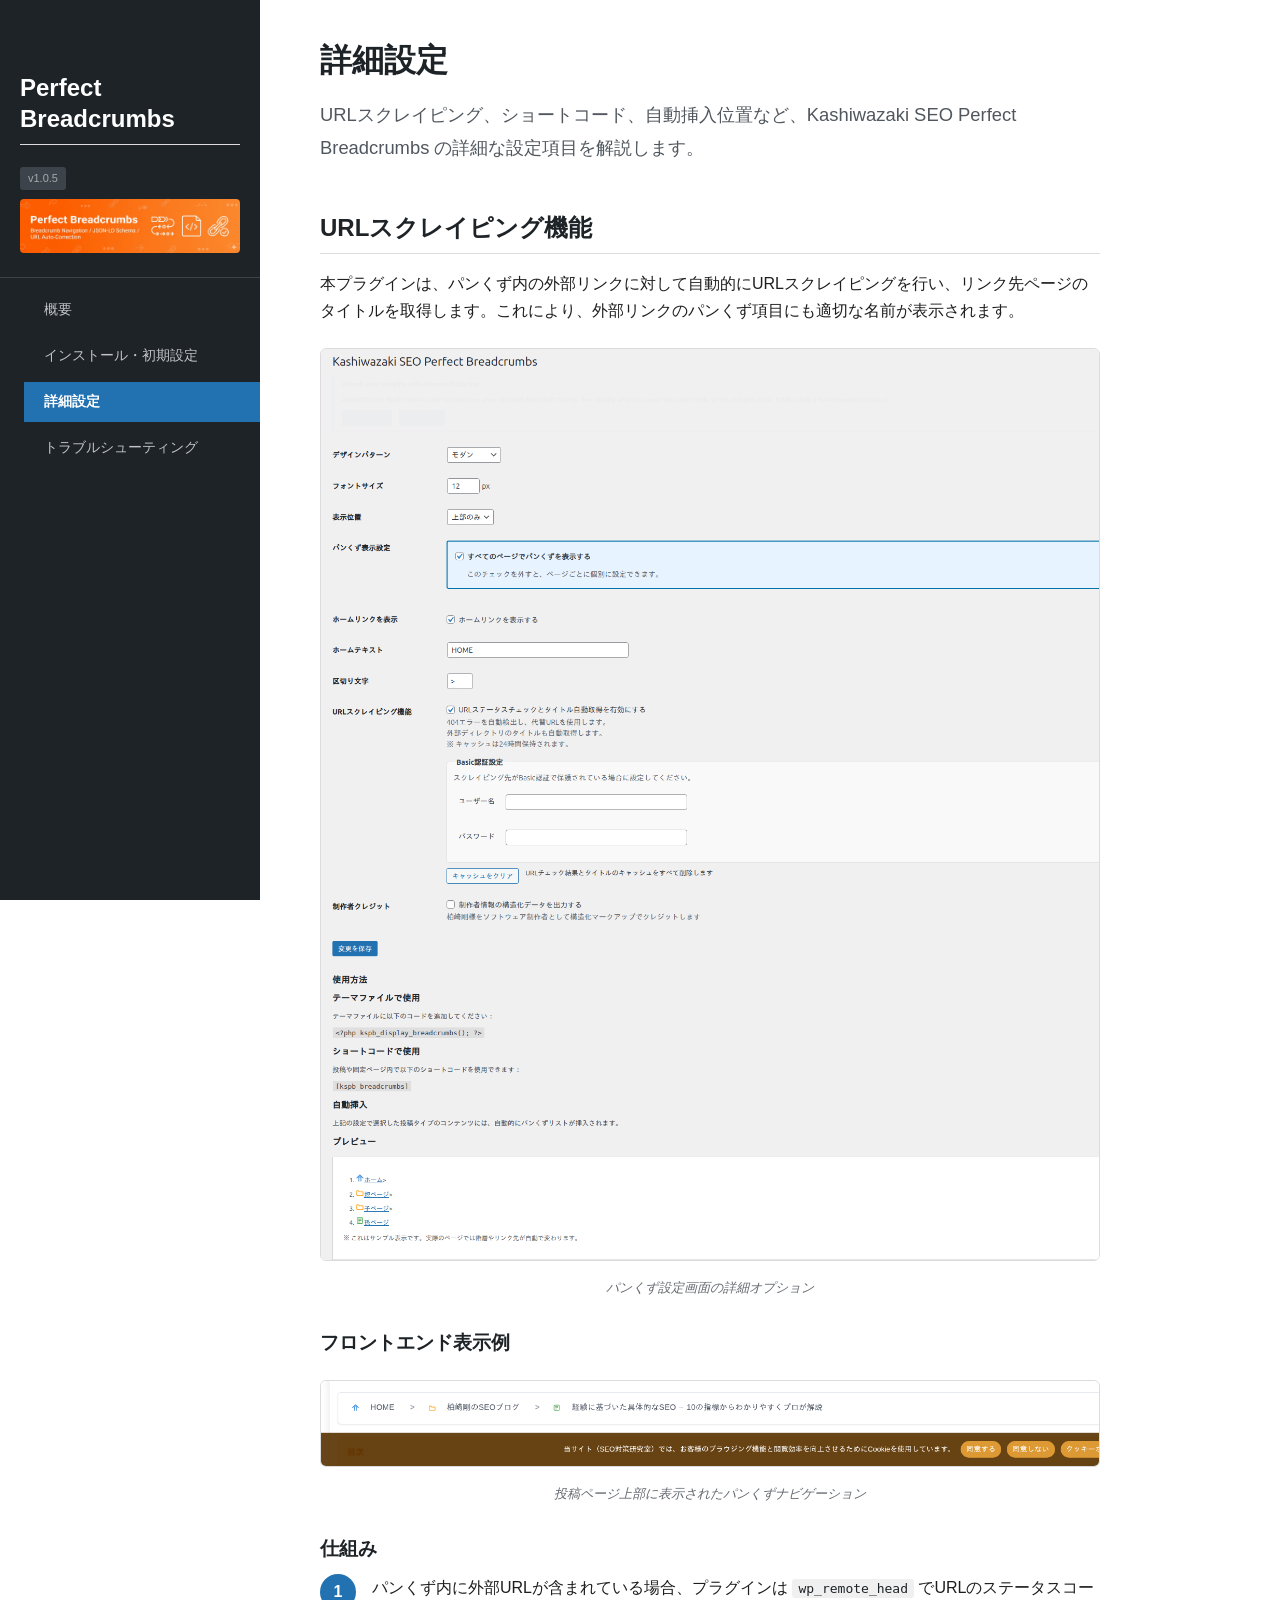
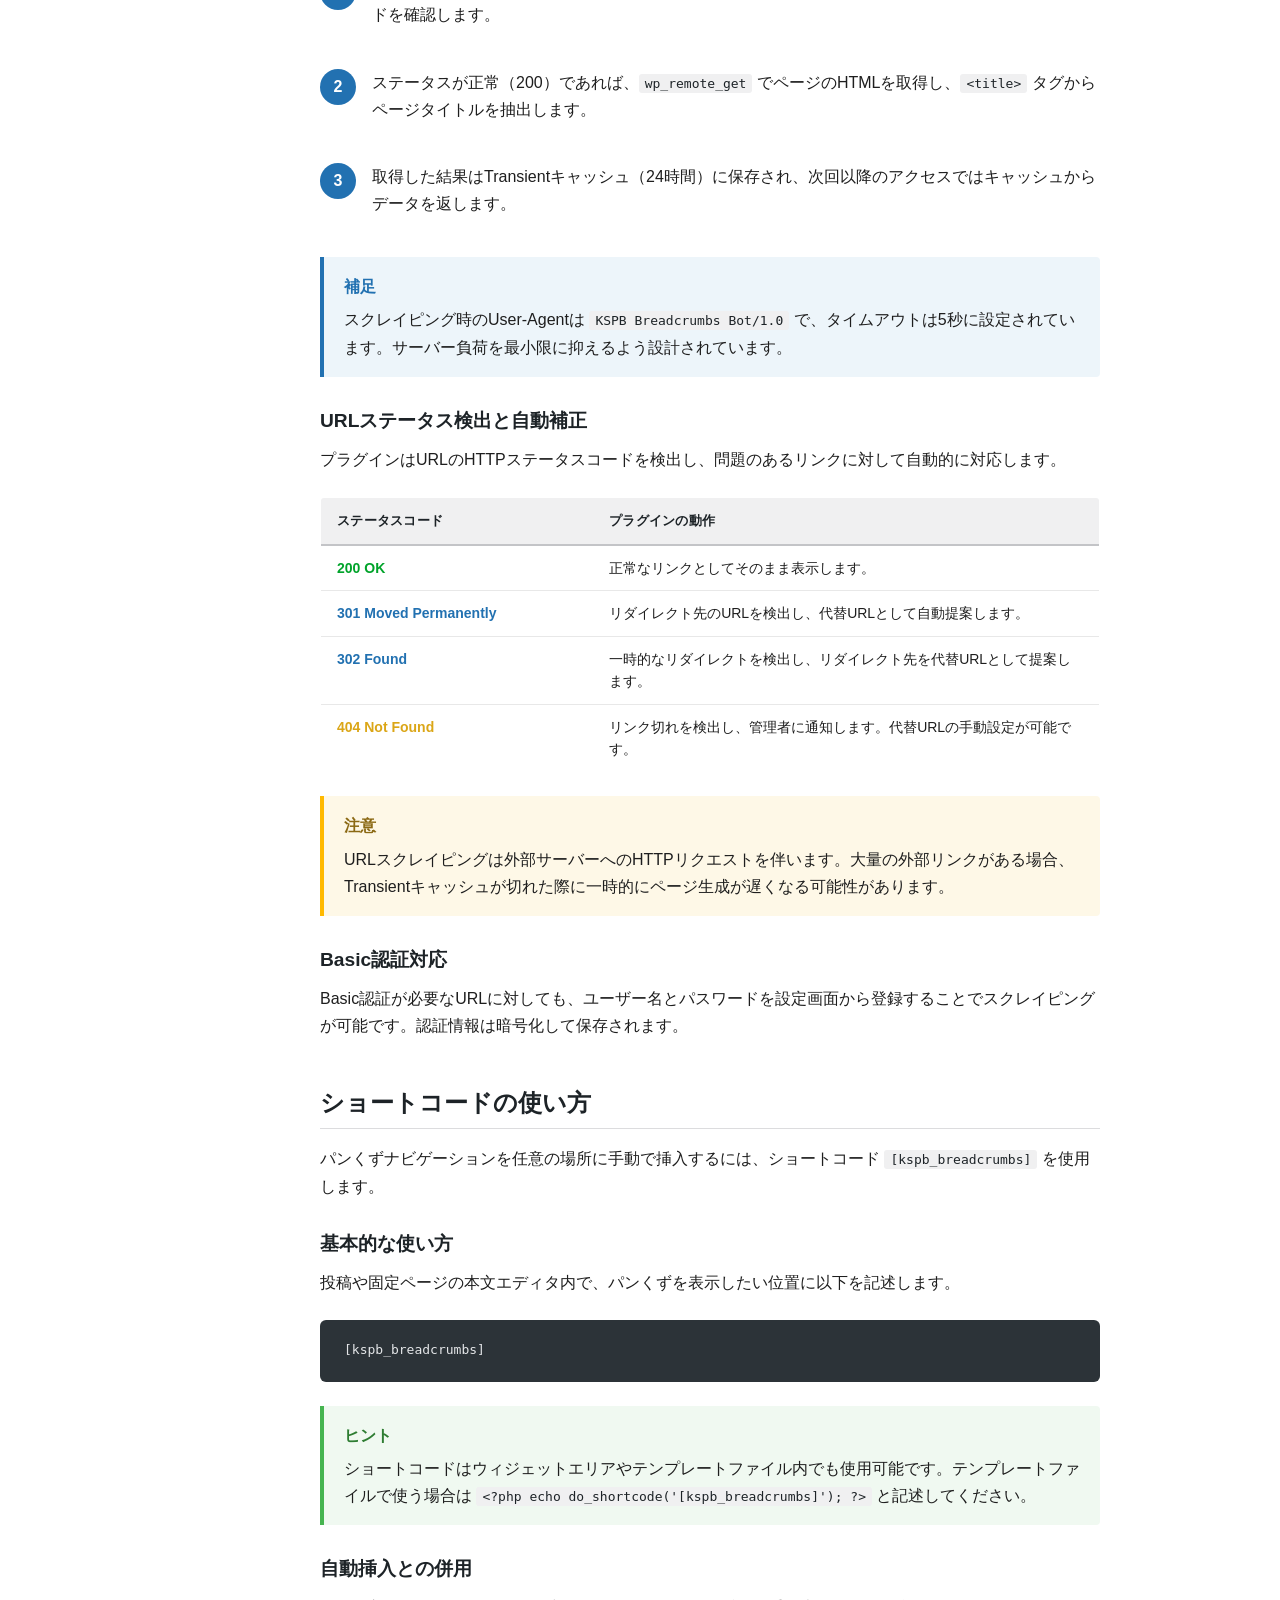
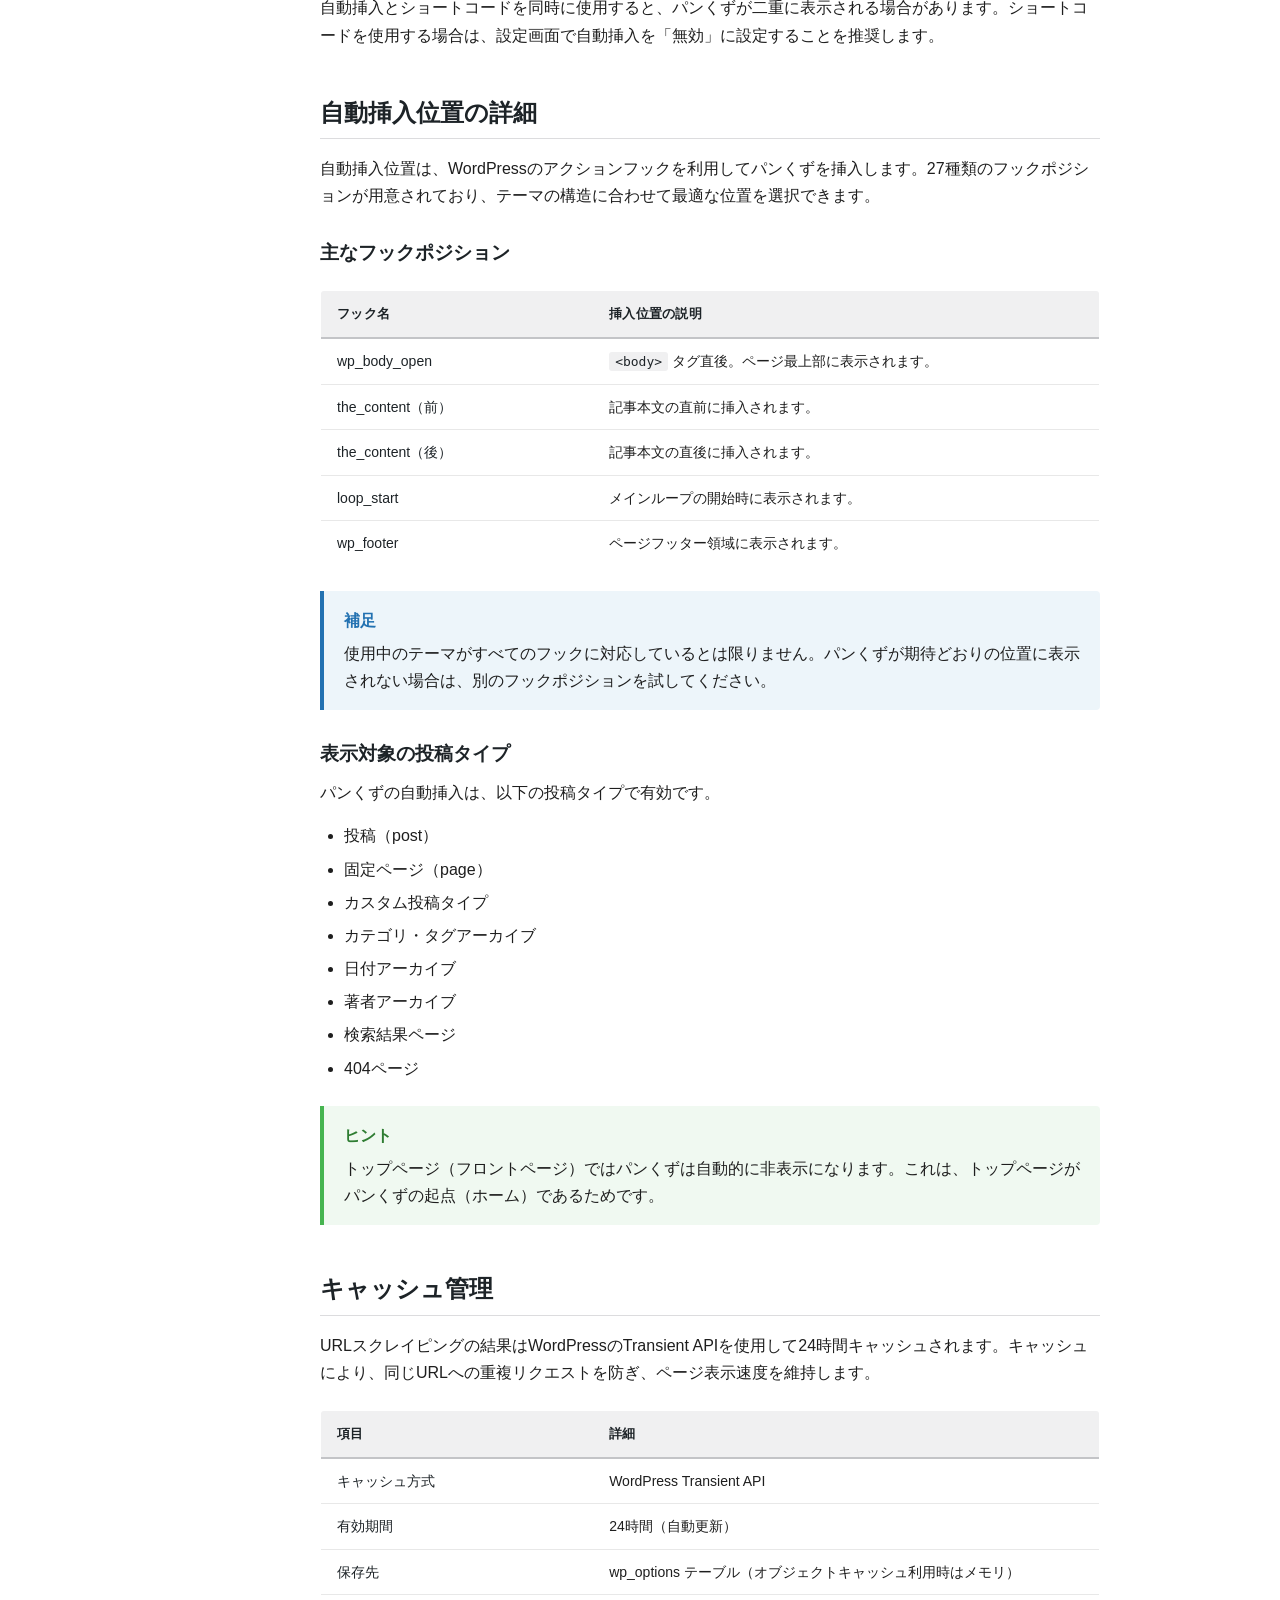
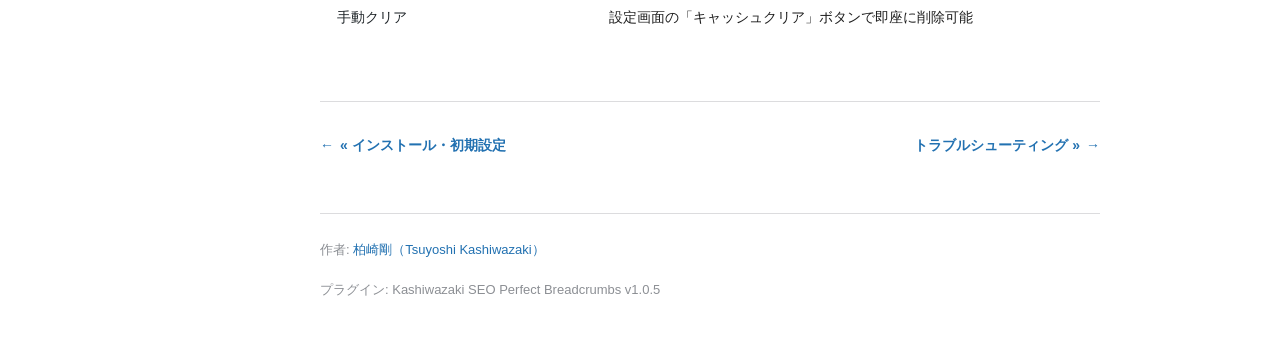
==== docs/breadcrumbs-settings.html @ a73e2698 "Add HTML manual under docs/ Co-Authored-By: Claude Opus 4.6 (1M context) <noreply@anthropic.com>" ====
<!DOCTYPE html>
<html lang="ja">
<head>
    <meta charset="UTF-8">
    <meta name="viewport" content="width=device-width, initial-scale=1.0">
    <title>詳細設定 - Kashiwazaki SEO Perfect Breadcrumbs マニュアル</title>
    <link rel="stylesheet" href="css/style.css?v=1">
</head>
<body>
<button class="hamburger-btn" aria-label="メニュー">&#9776;</button>

<nav class="sidebar">
    <div class="sidebar-header">
        <h2 style="color:#fff;">Perfect Breadcrumbs</h2>
        <span class="version">v1.0.5</span>
        <img src="images/main-visual.png" alt="" style="width:100%;border-radius:4px;margin-top:8px;">
    </div>
    <ul>
        <li><a href="index.html">概要</a></li>
        <li><a href="setup.html">インストール・初期設定</a></li>
        <li class="active"><a href="breadcrumbs-settings.html">詳細設定</a></li>
        <li><a href="troubleshooting.html">トラブルシューティング</a></li>
    </ul>
</nav>

<main class="content">
    <h1>詳細設定</h1>
    <p class="lead">URLスクレイピング、ショートコード、自動挿入位置など、Kashiwazaki SEO Perfect Breadcrumbs の詳細な設定項目を解説します。</p>

    <h2>URLスクレイピング機能</h2>

    <p>本プラグインは、パンくず内の外部リンクに対して自動的にURLスクレイピングを行い、リンク先ページのタイトルを取得します。これにより、外部リンクのパンくず項目にも適切な名前が表示されます。</p>

    <figure class="screenshot">
        <img src="images/screenshots/02-breadcrumbs-detail.png" alt="パンくず設定の詳細" class="lightbox-trigger">
        <figcaption>パンくず設定画面の詳細オプション</figcaption>
    </figure>

    <h3>フロントエンド表示例</h3>
    <figure class="screenshot">
        <img src="images/screenshots/03-frontend-breadcrumbs.png" alt="パンくずナビゲーションの表示例" class="lightbox-trigger">
        <figcaption>投稿ページ上部に表示されたパンくずナビゲーション</figcaption>
    </figure>

    <h3>仕組み</h3>

    <div class="step">
        <span class="step-number">1</span>
        <div class="step-body">
            <p>パンくず内に外部URLが含まれている場合、プラグインは <code>wp_remote_head</code> でURLのステータスコードを確認します。</p>
        </div>
    </div>

    <div class="step">
        <span class="step-number">2</span>
        <div class="step-body">
            <p>ステータスが正常（200）であれば、<code>wp_remote_get</code> でページのHTMLを取得し、<code>&lt;title&gt;</code> タグからページタイトルを抽出します。</p>
        </div>
    </div>

    <div class="step">
        <span class="step-number">3</span>
        <div class="step-body">
            <p>取得した結果はTransientキャッシュ（24時間）に保存され、次回以降のアクセスではキャッシュからデータを返します。</p>
        </div>
    </div>

    <div class="callout callout-note">
        <div class="callout-title">補足</div>
        <p>スクレイピング時のUser-Agentは <code>KSPB Breadcrumbs Bot/1.0</code> で、タイムアウトは5秒に設定されています。サーバー負荷を最小限に抑えるよう設計されています。</p>
    </div>

    <h3>URLステータス検出と自動補正</h3>

    <p>プラグインはURLのHTTPステータスコードを検出し、問題のあるリンクに対して自動的に対応します。</p>

    <table>
        <thead>
            <tr>
                <th style="width:35%;">ステータスコード</th>
                <th>プラグインの動作</th>
            </tr>
        </thead>
        <tbody>
            <tr>
                <td><span class="http-2xx">200 OK</span></td>
                <td>正常なリンクとしてそのまま表示します。</td>
            </tr>
            <tr>
                <td><span class="http-3xx">301 Moved Permanently</span></td>
                <td>リダイレクト先のURLを検出し、代替URLとして自動提案します。</td>
            </tr>
            <tr>
                <td><span class="http-3xx">302 Found</span></td>
                <td>一時的なリダイレクトを検出し、リダイレクト先を代替URLとして提案します。</td>
            </tr>
            <tr>
                <td><span class="http-4xx">404 Not Found</span></td>
                <td>リンク切れを検出し、管理者に通知します。代替URLの手動設定が可能です。</td>
            </tr>
        </tbody>
    </table>

    <div class="callout callout-warning">
        <div class="callout-title">注意</div>
        <p>URLスクレイピングは外部サーバーへのHTTPリクエストを伴います。大量の外部リンクがある場合、Transientキャッシュが切れた際に一時的にページ生成が遅くなる可能性があります。</p>
    </div>

    <h3>Basic認証対応</h3>
    <p>Basic認証が必要なURLに対しても、ユーザー名とパスワードを設定画面から登録することでスクレイピングが可能です。認証情報は暗号化して保存されます。</p>

    <h2>ショートコードの使い方</h2>

    <p>パンくずナビゲーションを任意の場所に手動で挿入するには、ショートコード <code>[kspb_breadcrumbs]</code> を使用します。</p>

    <h3>基本的な使い方</h3>
    <p>投稿や固定ページの本文エディタ内で、パンくずを表示したい位置に以下を記述します。</p>

    <pre><code>[kspb_breadcrumbs]</code></pre>

    <div class="callout callout-tip">
        <div class="callout-title">ヒント</div>
        <p>ショートコードはウィジェットエリアやテンプレートファイル内でも使用可能です。テンプレートファイルで使う場合は <code>&lt;?php echo do_shortcode('[kspb_breadcrumbs]'); ?&gt;</code> と記述してください。</p>
    </div>

    <h3>自動挿入との併用</h3>
    <p>自動挿入とショートコードを同時に使用すると、パンくずが二重に表示される場合があります。ショートコードを使用する場合は、設定画面で自動挿入を「無効」に設定することを推奨します。</p>

    <h2>自動挿入位置の詳細</h2>

    <p>自動挿入位置は、WordPressのアクションフックを利用してパンくずを挿入します。27種類のフックポジションが用意されており、テーマの構造に合わせて最適な位置を選択できます。</p>

    <h3>主なフックポジション</h3>

    <table>
        <thead>
            <tr>
                <th style="width:35%;">フック名</th>
                <th>挿入位置の説明</th>
            </tr>
        </thead>
        <tbody>
            <tr>
                <td>wp_body_open</td>
                <td><code>&lt;body&gt;</code> タグ直後。ページ最上部に表示されます。</td>
            </tr>
            <tr>
                <td>the_content（前）</td>
                <td>記事本文の直前に挿入されます。</td>
            </tr>
            <tr>
                <td>the_content（後）</td>
                <td>記事本文の直後に挿入されます。</td>
            </tr>
            <tr>
                <td>loop_start</td>
                <td>メインループの開始時に表示されます。</td>
            </tr>
            <tr>
                <td>wp_footer</td>
                <td>ページフッター領域に表示されます。</td>
            </tr>
        </tbody>
    </table>

    <div class="callout callout-note">
        <div class="callout-title">補足</div>
        <p>使用中のテーマがすべてのフックに対応しているとは限りません。パンくずが期待どおりの位置に表示されない場合は、別のフックポジションを試してください。</p>
    </div>

    <h3>表示対象の投稿タイプ</h3>
    <p>パンくずの自動挿入は、以下の投稿タイプで有効です。</p>
    <ul>
        <li>投稿（post）</li>
        <li>固定ページ（page）</li>
        <li>カスタム投稿タイプ</li>
        <li>カテゴリ・タグアーカイブ</li>
        <li>日付アーカイブ</li>
        <li>著者アーカイブ</li>
        <li>検索結果ページ</li>
        <li>404ページ</li>
    </ul>

    <div class="callout callout-tip">
        <div class="callout-title">ヒント</div>
        <p>トップページ（フロントページ）ではパンくずは自動的に非表示になります。これは、トップページがパンくずの起点（ホーム）であるためです。</p>
    </div>

    <h2>キャッシュ管理</h2>

    <p>URLスクレイピングの結果はWordPressのTransient APIを使用して24時間キャッシュされます。キャッシュにより、同じURLへの重複リクエストを防ぎ、ページ表示速度を維持します。</p>

    <table>
        <thead>
            <tr>
                <th style="width:35%;">項目</th>
                <th>詳細</th>
            </tr>
        </thead>
        <tbody>
            <tr>
                <td>キャッシュ方式</td>
                <td>WordPress Transient API</td>
            </tr>
            <tr>
                <td>有効期間</td>
                <td>24時間（自動更新）</td>
            </tr>
            <tr>
                <td>保存先</td>
                <td>wp_options テーブル（オブジェクトキャッシュ利用時はメモリ）</td>
            </tr>
            <tr>
                <td>手動クリア</td>
                <td>設定画面の「キャッシュクリア」ボタンで即座に削除可能</td>
            </tr>
        </tbody>
    </table>

    <nav class="page-nav">
        <a href="setup.html" class="prev">&laquo; インストール・初期設定</a>
        <a href="troubleshooting.html" class="next">トラブルシューティング &raquo;</a>
    </nav>

    <footer class="manual-footer">
        <p>作者: <a href="https://www.tsuyoshikashiwazaki.jp/profile/" target="_blank" rel="noopener">柏崎剛（Tsuyoshi Kashiwazaki）</a></p>
        <p>プラグイン: Kashiwazaki SEO Perfect Breadcrumbs v1.0.5</p>
    </footer>
</main>

<div class="lightbox"></div>
<script src="js/manual.js?v=1"></script>
</body>
</html>
---- docs/css/style.css ----
/* ========================================
   WordPress Plugin Manual - Common Stylesheet
   ======================================== */

/* ========================================
   1. Base / Reset
   ======================================== */

*,
*::before,
*::after {
    margin: 0;
    padding: 0;
    box-sizing: border-box;
}

html {
    font-size: 16px;
    scroll-behavior: smooth;
}

body {
    font-family: -apple-system, BlinkMacSystemFont, "Segoe UI", Roboto, Oxygen,
        Ubuntu, Cantarell, "Fira Sans", "Droid Sans", "Helvetica Neue", Arial,
        sans-serif;
    color: #1e1e1e;
    background: #fff;
    line-height: 1.7;
}

img {
    max-width: 100%;
    height: auto;
}

a {
    color: #2271b1;
    text-decoration: none;
}

a:hover {
    color: #135e96;
    text-decoration: underline;
}

/* ========================================
   2. Sidebar
   ======================================== */

.sidebar {
    position: fixed;
    top: 0;
    left: 0;
    width: 260px;
    height: 100vh;
    background: #1d2327;
    color: #fff;
    overflow-y: auto;
    z-index: 100;
    padding-bottom: 40px;
}

.sidebar-header {
    padding: 24px 20px 16px;
    border-bottom: 1px solid #3c434a;
}

.sidebar-header h1 {
    font-size: 15px;
    font-weight: 600;
    line-height: 1.4;
    color: #fff;
}

.sidebar-header .version {
    display: inline-block;
    margin-top: 6px;
    font-size: 11px;
    color: #a7aaad;
    background: #3c434a;
    padding: 2px 8px;
    border-radius: 3px;
}

.sidebar ul {
    list-style: none;
    padding: 12px 0;
}

.sidebar ul li a {
    display: block;
    padding: 8px 20px;
    color: #c3c4c7;
    font-size: 14px;
    transition: background 0.15s, color 0.15s;
}

.sidebar ul li a:hover {
    background: #2c3338;
    color: #fff;
    text-decoration: none;
}

.sidebar ul li.active a {
    background: #2271b1;
    color: #fff;
    font-weight: 600;
}

.sidebar ul li.section-label {
    padding: 18px 20px 4px;
    font-size: 11px;
    font-weight: 700;
    text-transform: uppercase;
    letter-spacing: 0.06em;
    color: #8c8f94;
}

/* ========================================
   3. Main Content
   ======================================== */

.content {
    margin-left: 260px;
    max-width: 900px;
    padding: 40px 60px;
}

/* ========================================
   4. Typography
   ======================================== */

h1, h2, h3, h4, h5, h6 {
    color: #1d2327;
    font-weight: 600;
    line-height: 1.3;
}

h1 {
    font-size: 2rem;
    margin-bottom: 16px;
}

h2 {
    font-size: 1.5rem;
    margin-top: 48px;
    margin-bottom: 16px;
    padding-bottom: 10px;
    border-bottom: 1px solid #dcdcde;
}

h3 {
    font-size: 1.2rem;
    margin-top: 32px;
    margin-bottom: 12px;
}

h4 {
    font-size: 1.05rem;
    margin-top: 24px;
    margin-bottom: 8px;
}

p {
    margin-bottom: 16px;
}

.lead {
    font-size: 1.15rem;
    color: #50575e;
    line-height: 1.8;
    margin-bottom: 24px;
}

/* ========================================
   5. Steps
   ======================================== */

.step {
    display: flex;
    gap: 16px;
    margin-bottom: 24px;
    align-items: flex-start;
}

.step-number {
    flex-shrink: 0;
    width: 36px;
    height: 36px;
    background: #2271b1;
    color: #fff;
    border-radius: 50%;
    display: flex;
    align-items: center;
    justify-content: center;
    font-size: 16px;
    font-weight: 700;
    line-height: 1;
}

.step-content {
    flex: 1;
    padding-top: 4px;
}

.step-content p:last-child {
    margin-bottom: 0;
}

/* ========================================
   6. Callout Boxes
   ======================================== */

.callout {
    padding: 16px 20px;
    margin: 24px 0;
    border-left: 4px solid;
    border-radius: 0 4px 4px 0;
}

.callout-title {
    font-weight: 700;
    margin-bottom: 6px;
}

.callout p:last-child {
    margin-bottom: 0;
}

.callout-tip {
    border-left-color: #46b450;
    background: #f0f9f1;
}

.callout-tip .callout-title {
    color: #2e7d32;
}

.callout-warning {
    border-left-color: #ffb900;
    background: #fef8e7;
}

.callout-warning .callout-title {
    color: #8b6914;
}

.callout-note {
    border-left-color: #2271b1;
    background: #edf5fa;
}

.callout-note .callout-title {
    color: #2271b1;
}

/* ========================================
   7. Screenshots
   ======================================== */

.screenshot {
    margin: 24px 0;
    text-align: center;
}

.screenshot img {
    max-width: 100%;
    border: 1px solid #dcdcde;
    border-radius: 6px;
    cursor: zoom-in;
}

.screenshot figcaption,
.screenshot .caption {
    font-size: 13px;
    color: #646970;
    margin-top: 8px;
    font-style: italic;
}

/* ========================================
   8. Infographic Images
   ======================================== */

.infographic {
    margin: 32px 0;
    text-align: center;
}

.infographic img {
    max-width: 100%;
    display: inline-block;
}

.infographic figcaption,
.infographic .caption {
    font-size: 13px;
    color: #646970;
    margin-top: 8px;
}

/* ========================================
   9. Feature Cards
   ======================================== */

.feature-cards {
    display: grid;
    grid-template-columns: repeat(3, 1fr);
    gap: 20px;
    margin: 24px 0;
}

.feature-card {
    background: #f6f7f7;
    border-radius: 6px;
    padding: 24px 20px;
    text-align: center;
}

.feature-card h4 {
    margin-top: 0;
    margin-bottom: 8px;
}

.feature-card p {
    font-size: 14px;
    color: #50575e;
    margin-bottom: 0;
}

.feature-card .icon {
    font-size: 28px;
    margin-bottom: 12px;
    display: block;
}

/* ========================================
   10. Tables (widefat style)
   ======================================== */

table,
table.widefat {
    width: 100%;
    border-collapse: collapse;
    margin: 24px 0;
    font-size: 14px;
    border: 1px solid #dcdcde;
    border-radius: 4px;
    overflow: hidden;
}

table thead th,
table.widefat thead th {
    background: #f0f0f1;
    text-align: left;
    padding: 12px 16px;
    font-weight: 600;
    font-size: 13px;
    color: #1d2327;
    border-bottom: 2px solid #c3c4c7;
    letter-spacing: 0.02em;
}

table tbody td,
table.widefat tbody td {
    padding: 11px 16px;
    border-bottom: 1px solid #e8e8e8;
    vertical-align: top;
    line-height: 1.6;
}

table tbody tr:hover,
table.widefat tbody tr:hover {
    background: #f6f7f7;
}

table tbody tr:last-child td,
table.widefat tbody tr:last-child td {
    border-bottom: none;
}

table tbody td:first-child {
    font-weight: 500;
    color: #1d2327;
}

/* ========================================
   11. HTTP Status Color Coding
   ======================================== */

.http-2xx {
    color: #00a32a;
    font-weight: 600;
}

.http-3xx {
    color: #2271b1;
    font-weight: 600;
}

.http-4xx {
    color: #dba617;
    font-weight: 600;
}

.http-5xx {
    color: #d63638;
    font-weight: 600;
}

/* ========================================
   12. Status Badges
   ======================================== */

.status-badge {
    display: inline-block;
    padding: 2px 10px;
    border-radius: 12px;
    font-size: 12px;
    font-weight: 600;
    line-height: 1.6;
    white-space: nowrap;
}

.status-ok {
    background: #edfaef;
    color: #00a32a;
}

.status-warning {
    background: #fef8e7;
    color: #996800;
}

.status-error {
    background: #fcf0f1;
    color: #d63638;
}

/* ========================================
   13. Lightbox Overlay
   ======================================== */

.lightbox {
    display: none;
    position: fixed;
    inset: 0;
    z-index: 9999;
    background: rgba(0, 0, 0, 0.85);
    align-items: center;
    justify-content: center;
    cursor: zoom-out;
}

.lightbox.active {
    display: flex;
}

.lightbox img {
    max-width: 90vw;
    max-height: 90vh;
    border-radius: 4px;
    box-shadow: 0 4px 30px rgba(0, 0, 0, 0.4);
}

.lightbox-close {
    position: absolute;
    top: 20px;
    right: 28px;
    background: none;
    border: none;
    color: #fff;
    font-size: 36px;
    cursor: pointer;
    line-height: 1;
    opacity: 0.8;
    transition: opacity 0.15s;
}

.lightbox-close:hover {
    opacity: 1;
}

/* ========================================
   14. Page Navigation
   ======================================== */

.page-nav {
    display: flex;
    justify-content: space-between;
    margin-top: 60px;
    padding-top: 24px;
    border-top: 1px solid #dcdcde;
}

.page-nav a {
    display: inline-flex;
    align-items: center;
    gap: 6px;
    font-size: 14px;
    font-weight: 600;
    color: #2271b1;
    padding: 8px 0;
}

.page-nav a:hover {
    color: #135e96;
    text-decoration: none;
}

.page-nav .prev::before {
    content: "\2190";
}

.page-nav .next::after {
    content: "\2192";
}

/* ========================================
   15. Manual Footer
   ======================================== */

.manual-footer {
    margin-top: 48px;
    padding: 24px 0 0;
    border-top: 1px solid #dcdcde;
    font-size: 13px;
    color: #8c8f94;
    line-height: 1.8;
}

.manual-footer a {
    color: #2271b1;
}

.manual-footer a:hover {
    color: #135e96;
}

/* ========================================
   16. Code Blocks
   ======================================== */

code {
    background: #f0f0f1;
    padding: 2px 6px;
    border-radius: 3px;
    font-size: 13px;
    font-family: Menlo, Consolas, "DejaVu Sans Mono", monospace;
    color: #1d2327;
}

pre {
    background: #2c3338;
    color: #e4e6e8;
    padding: 20px 24px;
    border-radius: 6px;
    overflow-x: auto;
    margin: 24px 0;
    font-size: 13px;
    line-height: 1.6;
}

pre code {
    background: none;
    padding: 0;
    border-radius: 0;
    color: inherit;
    font-size: inherit;
}

/* ========================================
   17. Lists
   ======================================== */

ul, ol {
    margin: 0 0 16px 24px;
}

li {
    margin-bottom: 6px;
}

/* ========================================
   18. Hamburger Menu Button
   ======================================== */

.hamburger-btn {
    display: none;
    position: fixed;
    top: 12px;
    left: 12px;
    z-index: 200;
    background: #1d2327;
    border: none;
    color: #fff;
    width: 40px;
    height: 40px;
    border-radius: 4px;
    cursor: pointer;
    font-size: 22px;
    align-items: center;
    justify-content: center;
    line-height: 1;
}

/* ========================================
   19. Responsive (max-width: 768px)
   ======================================== */

@media (max-width: 768px) {
    .sidebar {
        transform: translateX(-100%);
        transition: transform 0.25s ease;
    }

    .sidebar.open {
        transform: translateX(0);
    }

    .content {
        margin-left: 0;
        padding: 60px 20px 40px;
    }

    .hamburger-btn {
        display: flex;
    }

    .feature-cards {
        grid-template-columns: 1fr;
    }

    .page-nav {
        flex-direction: column;
        gap: 12px;
    }

    table.widefat {
        font-size: 13px;
    }

    table.widefat thead th,
    table.widefat tbody td {
        padding: 8px 10px;
    }

    h1 {
        font-size: 1.6rem;
    }

    h2 {
        font-size: 1.3rem;
    }
}
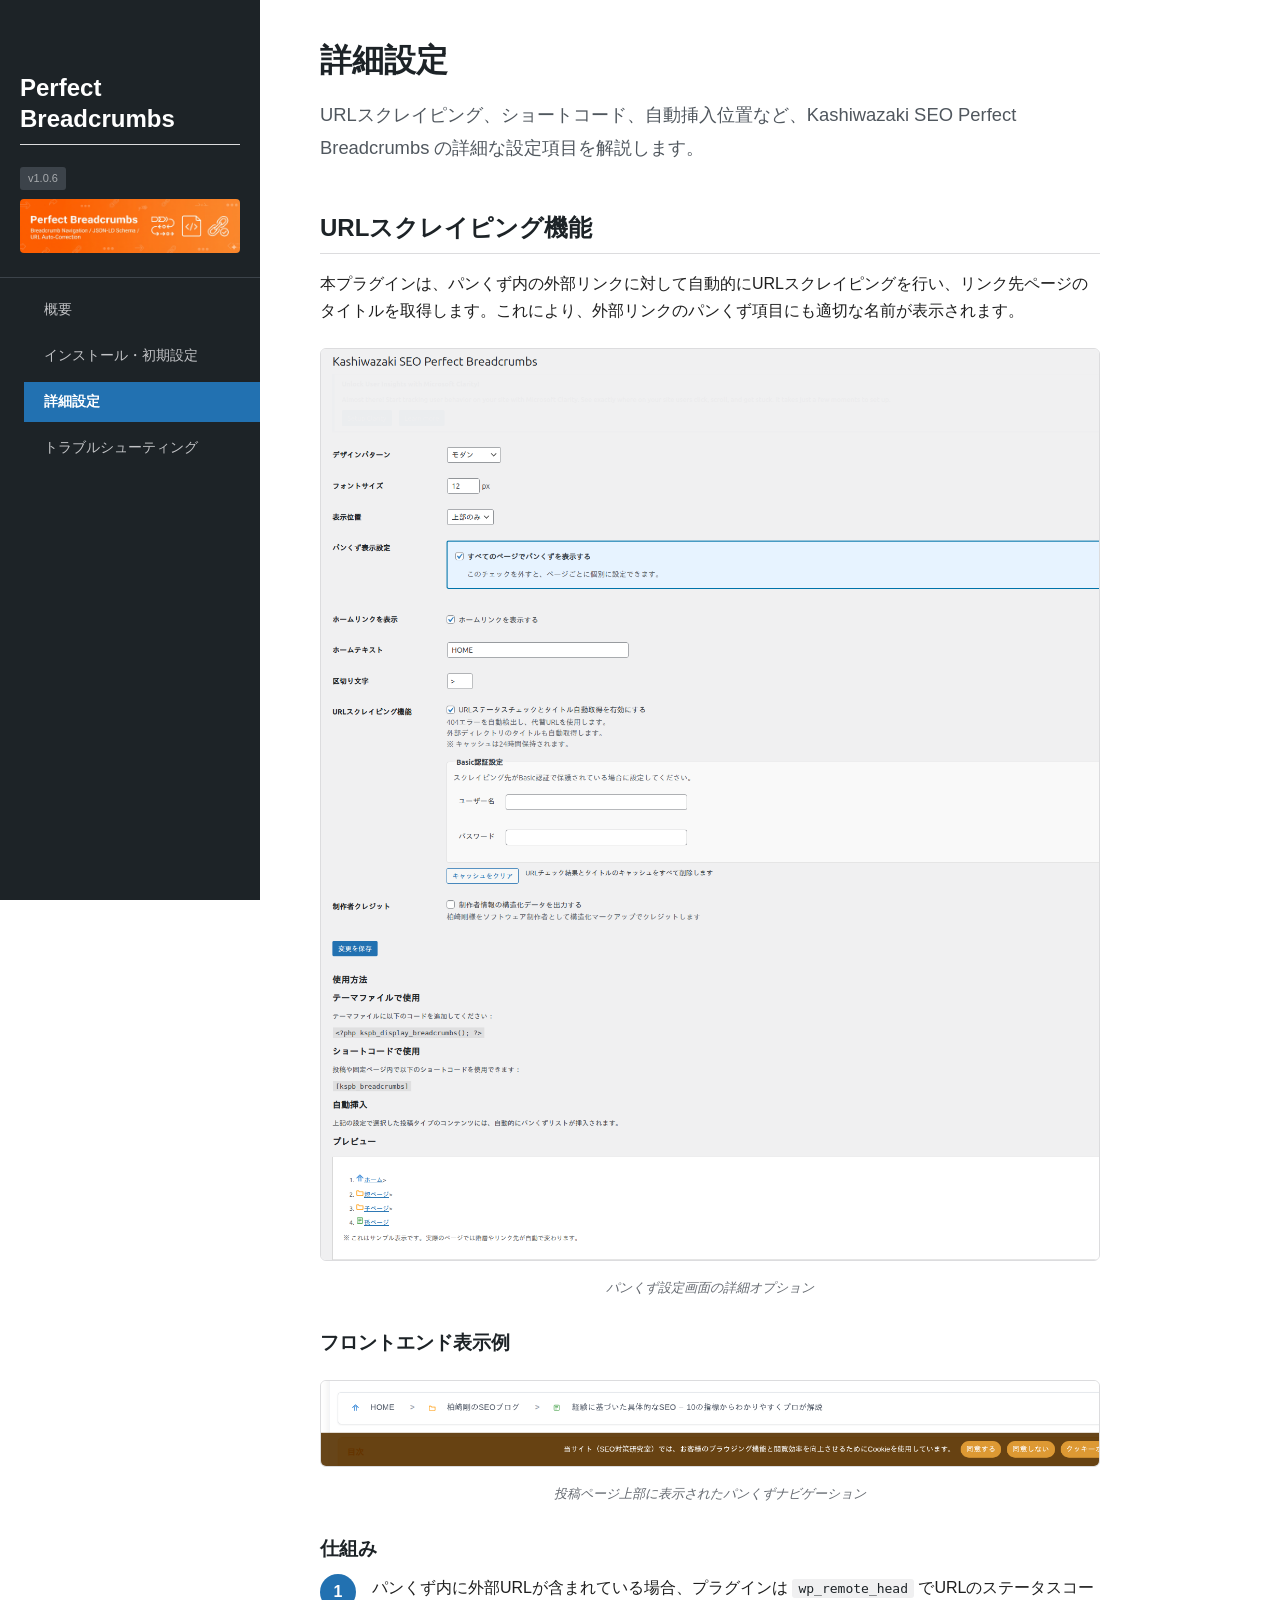
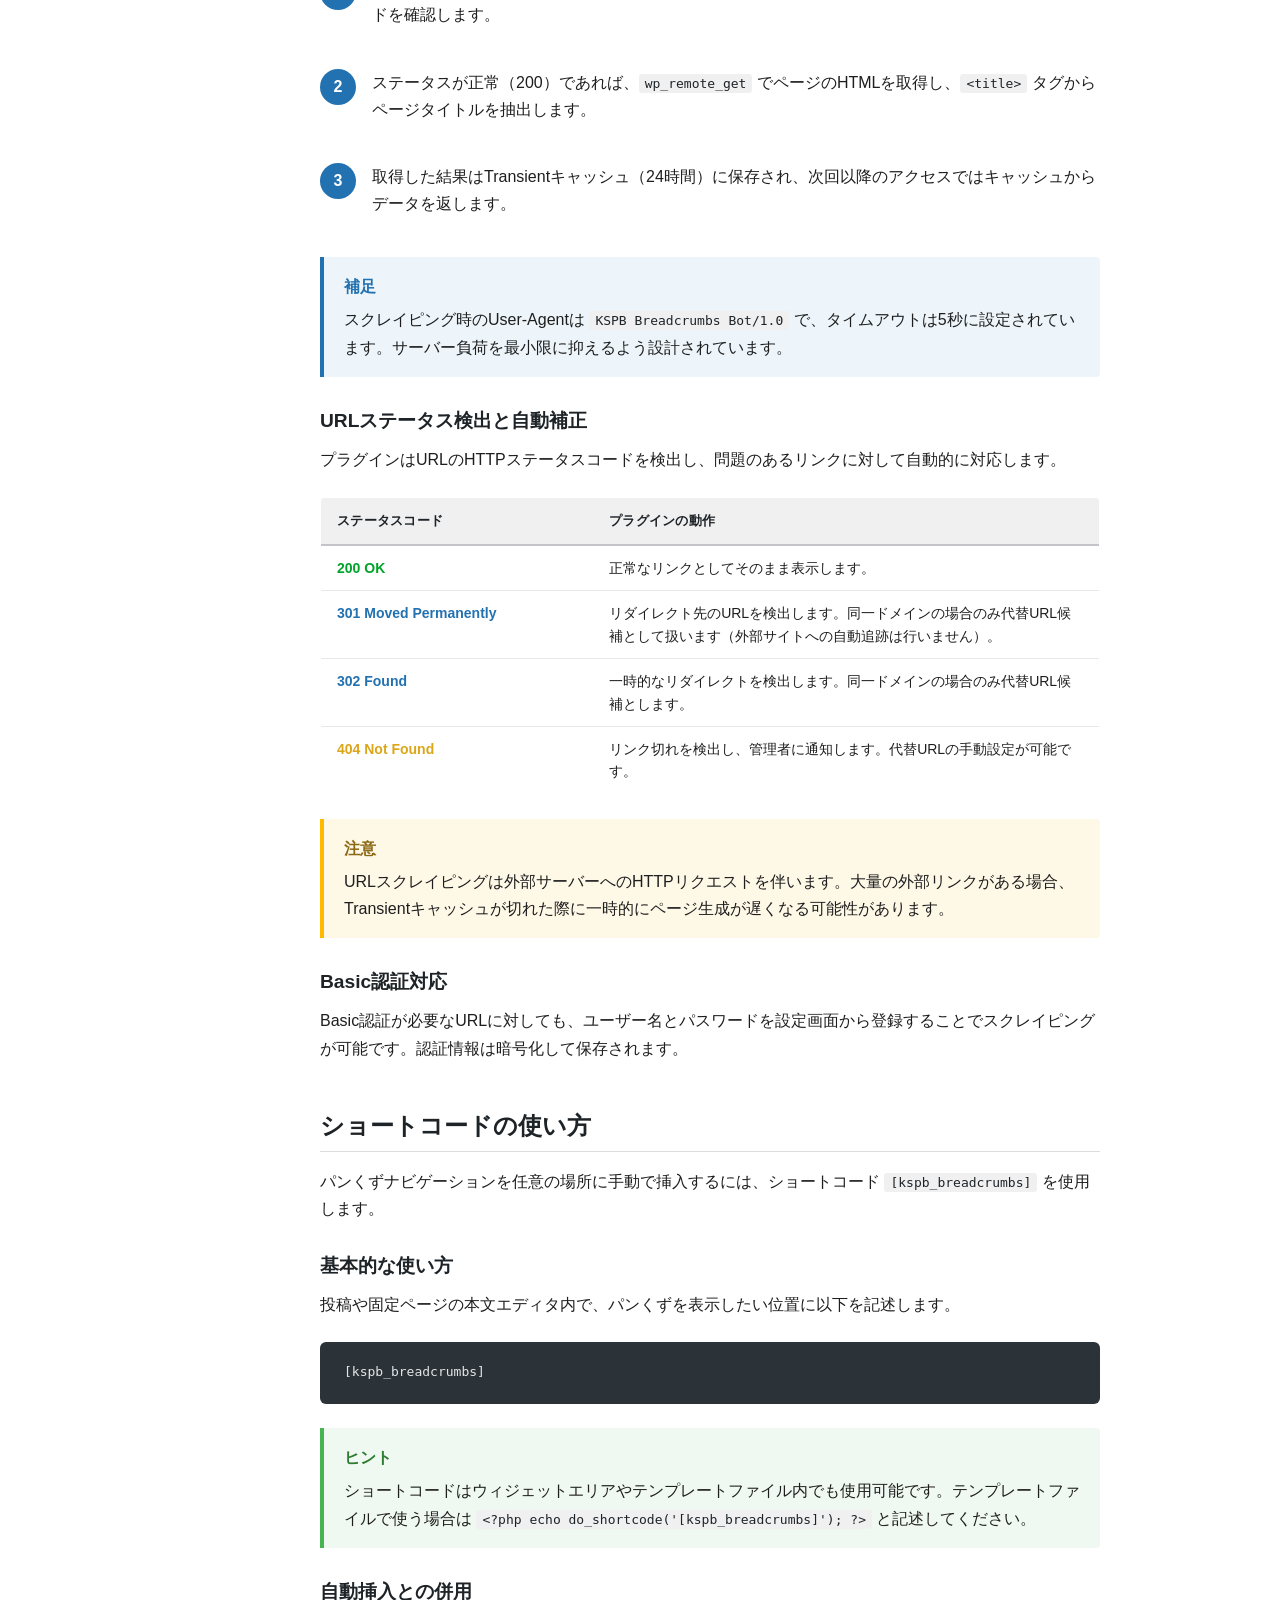
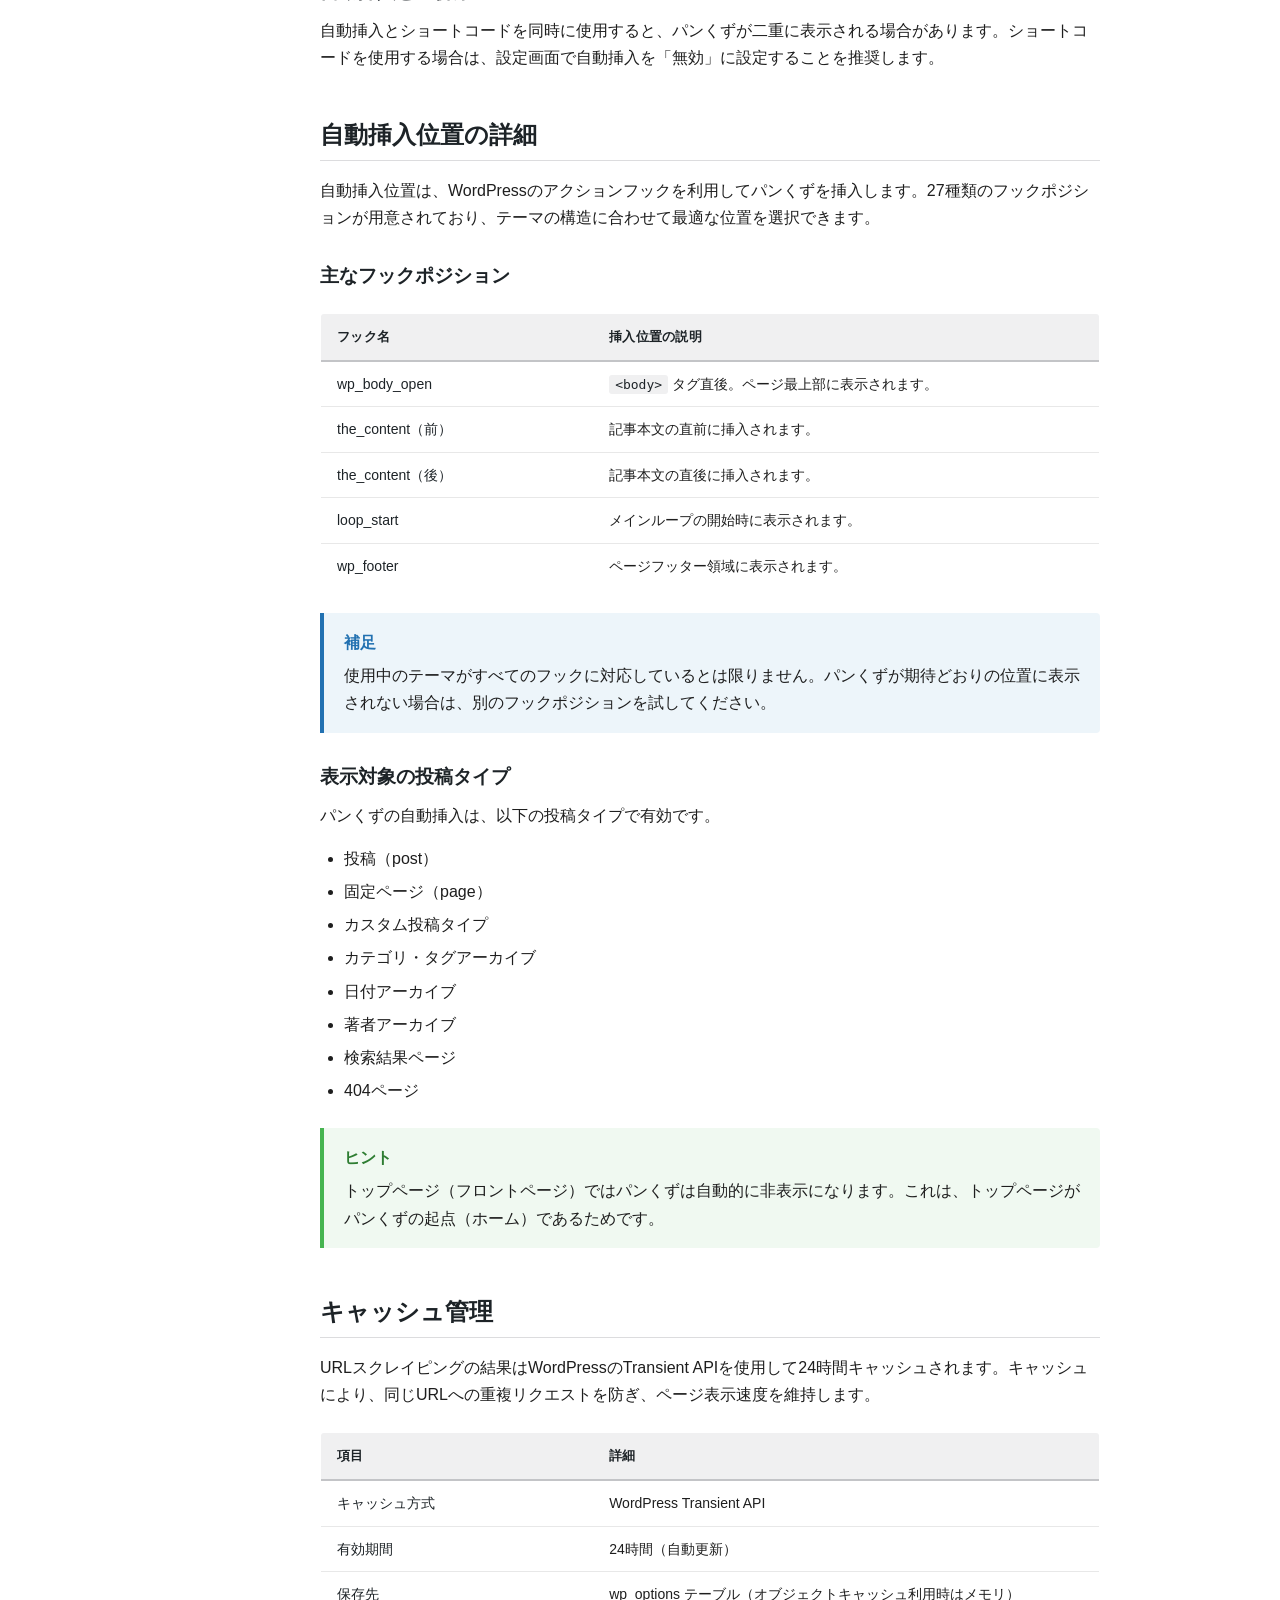
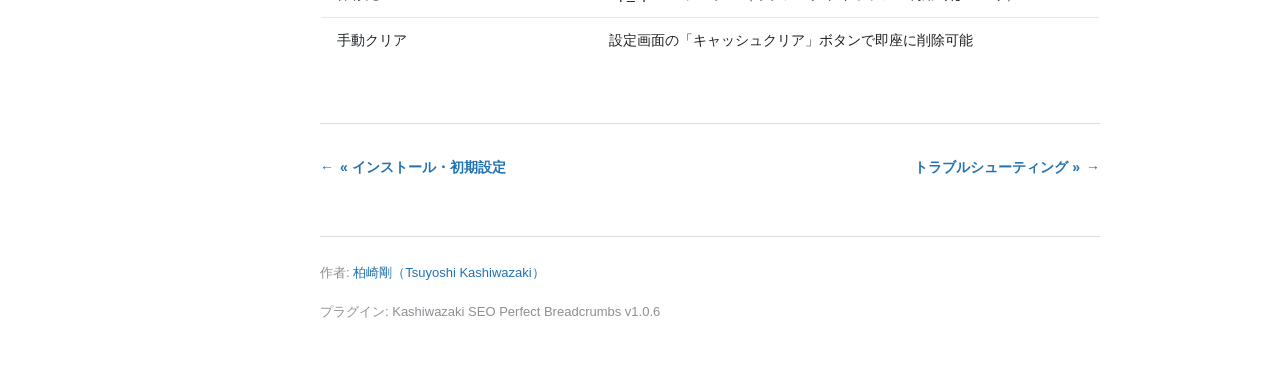
==== commit 0e0101c6: "Update to v1.0.6 - Fix: cache clear button now removes transients stored in wp_options (previous imp" ====
--- a/docs/breadcrumbs-settings.html
+++ b/docs/breadcrumbs-settings.html
@@ -12,7 +12,7 @@
 <nav class="sidebar">
     <div class="sidebar-header">
         <h2 style="color:#fff;">Perfect Breadcrumbs</h2>
-        <span class="version">v1.0.5</span>
+        <span class="version">v1.0.6</span>
         <img src="images/main-visual.png" alt="" style="width:100%;border-radius:4px;margin-top:8px;">
     </div>
     <ul>
@@ -88,11 +88,11 @@
             </tr>
             <tr>
                 <td><span class="http-3xx">301 Moved Permanently</span></td>
-                <td>リダイレクト先のURLを検出し、代替URLとして自動提案します。</td>
+                <td>リダイレクト先のURLを検出します。同一ドメインの場合のみ代替URL候補として扱います（外部サイトへの自動追跡は行いません）。</td>
             </tr>
             <tr>
                 <td><span class="http-3xx">302 Found</span></td>
-                <td>一時的なリダイレクトを検出し、リダイレクト先を代替URLとして提案します。</td>
+                <td>一時的なリダイレクトを検出します。同一ドメインの場合のみ代替URL候補とします。</td>
             </tr>
             <tr>
                 <td><span class="http-4xx">404 Not Found</span></td>
@@ -224,7 +224,7 @@
 
     <footer class="manual-footer">
         <p>作者: <a href="https://www.tsuyoshikashiwazaki.jp/profile/" target="_blank" rel="noopener">柏崎剛（Tsuyoshi Kashiwazaki）</a></p>
-        <p>プラグイン: Kashiwazaki SEO Perfect Breadcrumbs v1.0.5</p>
+        <p>プラグイン: Kashiwazaki SEO Perfect Breadcrumbs v1.0.6</p>
     </footer>
 </main>
 
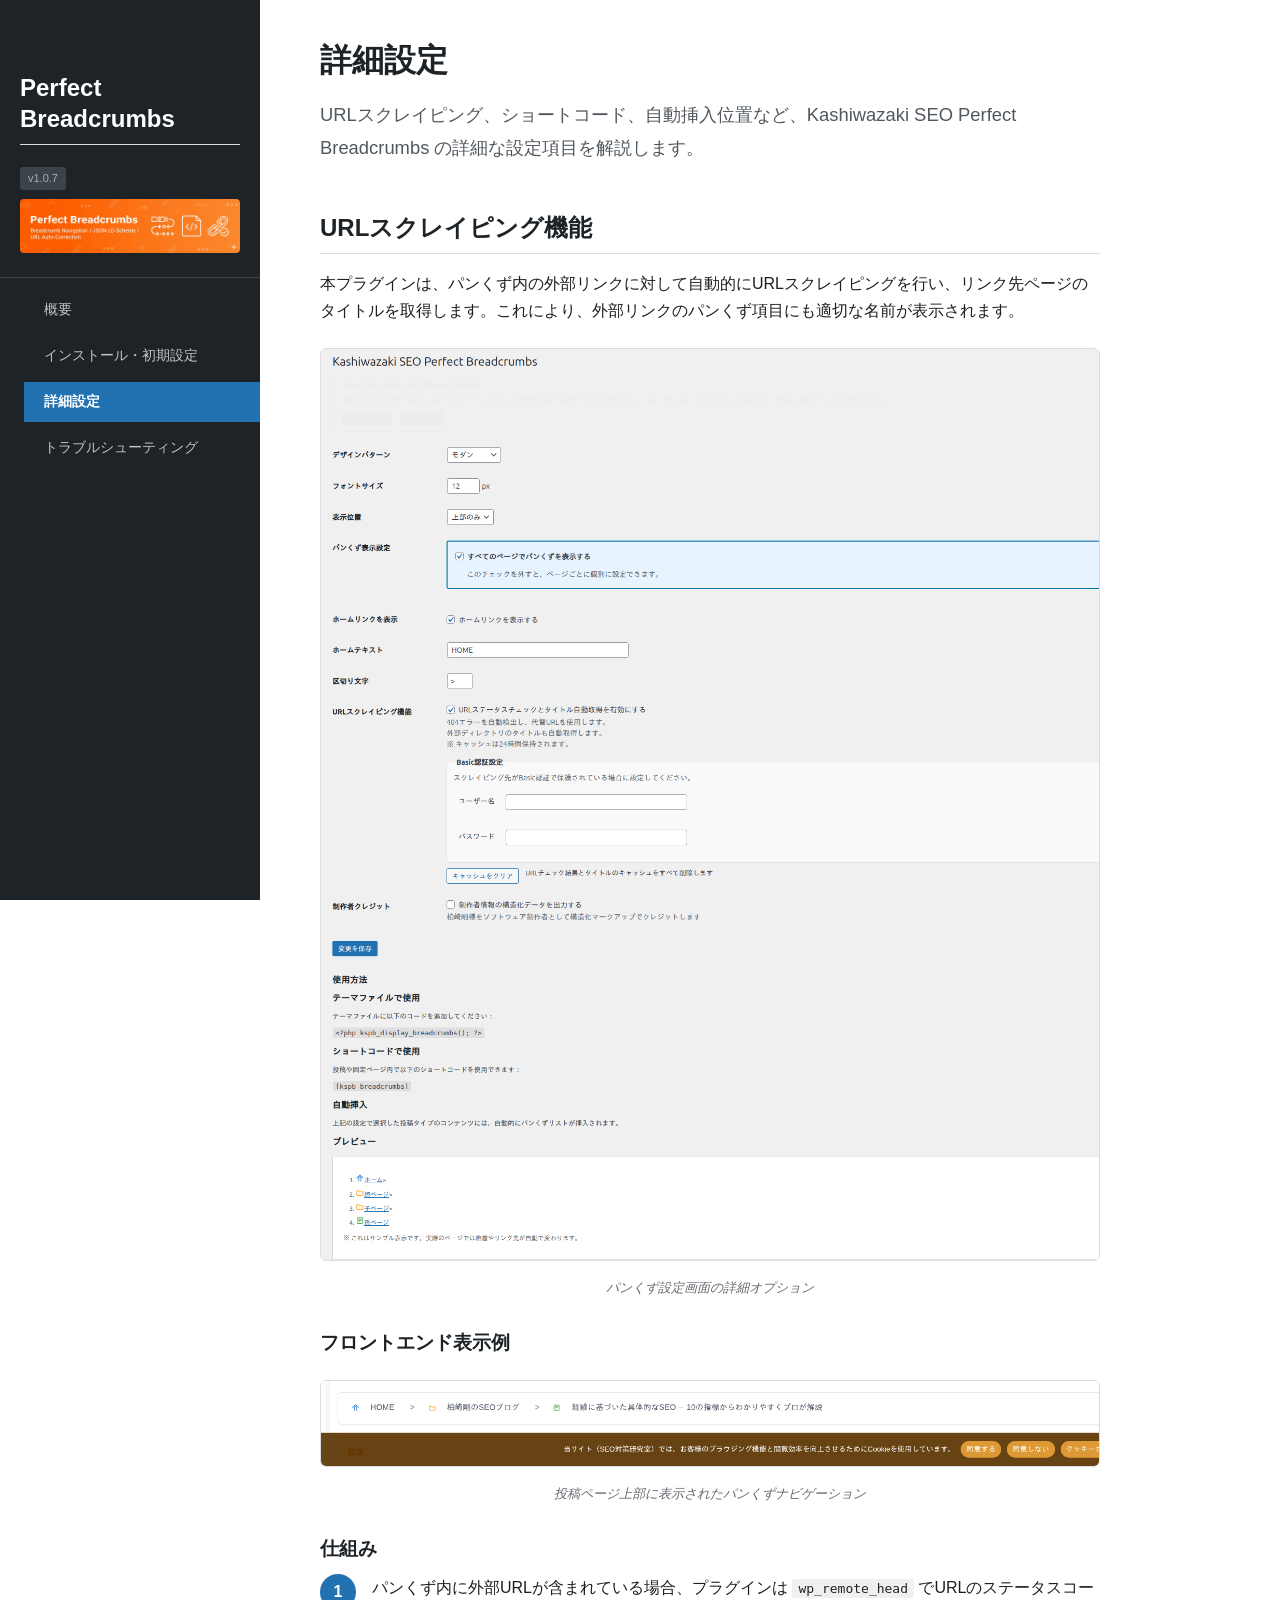
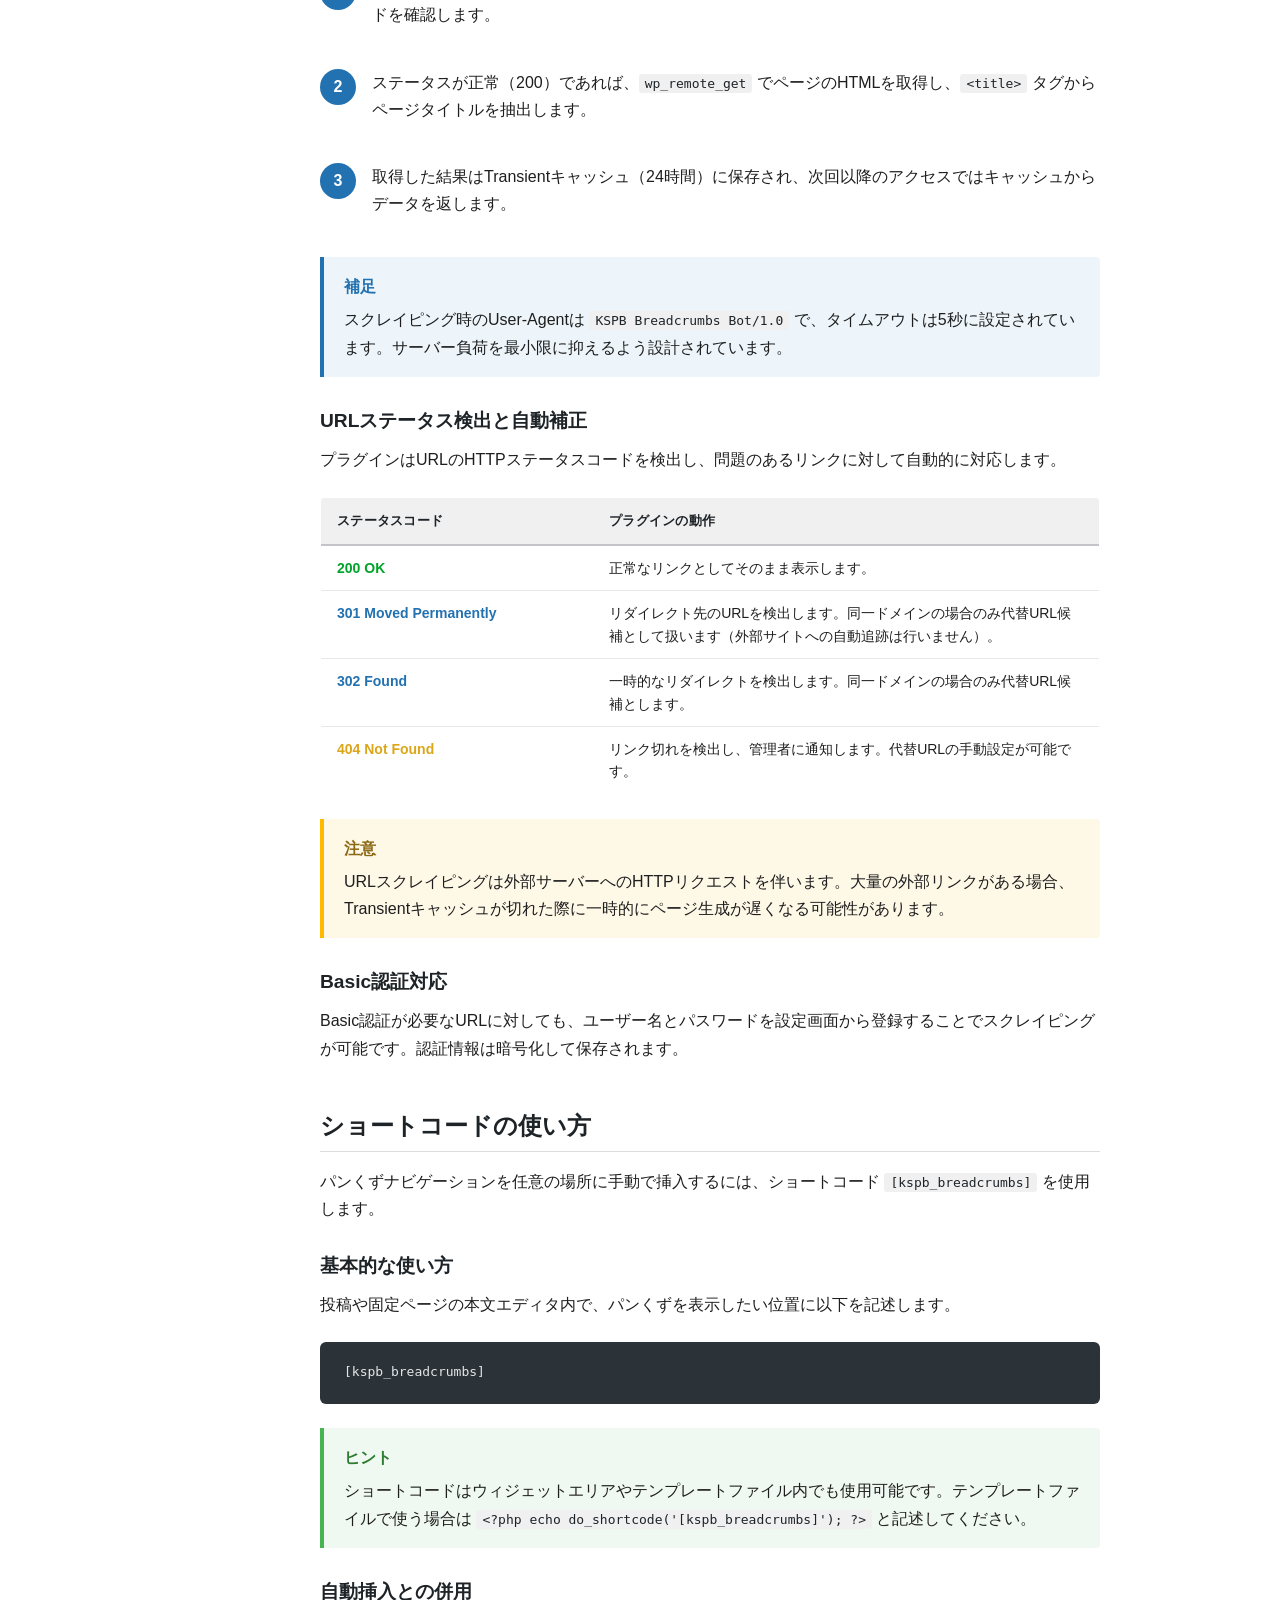
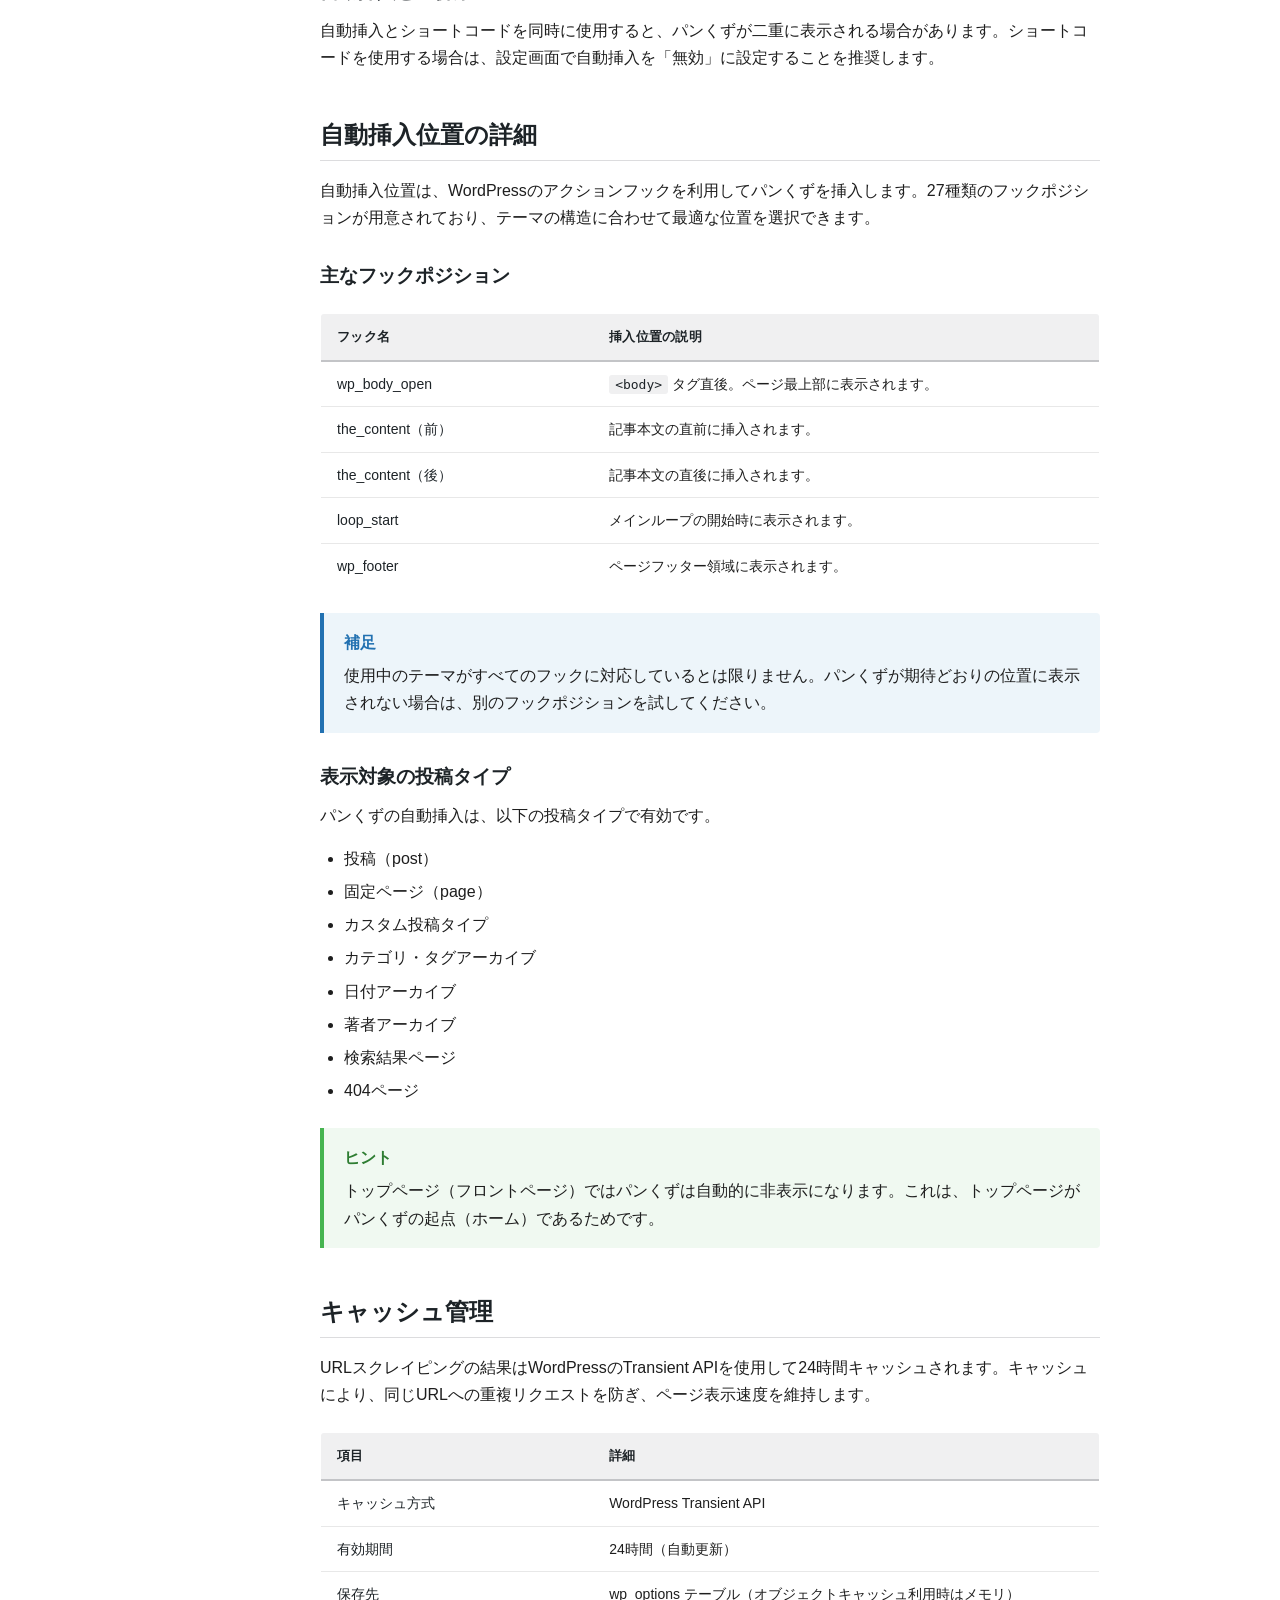
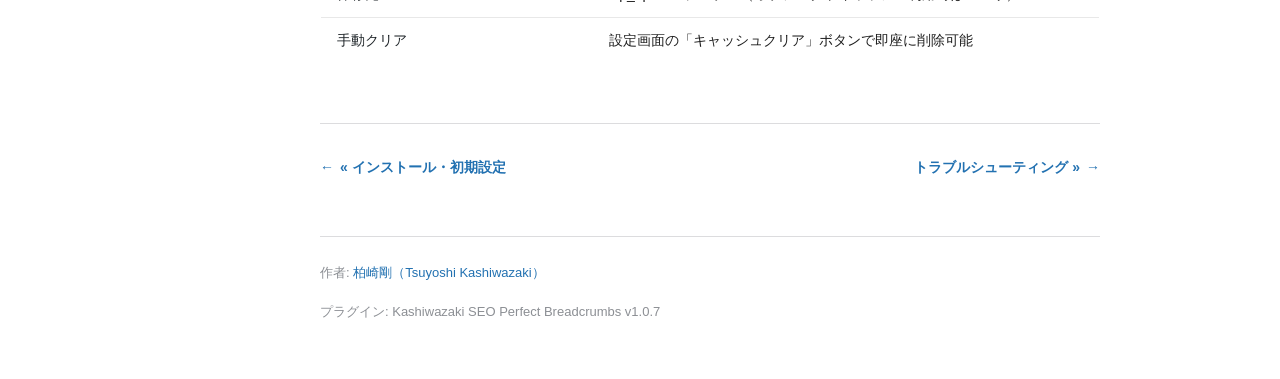
==== commit cbe71217: "Update to v1.0.7 - Security: $_SERVER['REQUEST_URI'] の全使用箇所に wp_unslash() を適用、URL構築箇所には esc_url_raw(" ====
--- a/docs/breadcrumbs-settings.html
+++ b/docs/breadcrumbs-settings.html
@@ -12,7 +12,7 @@
 <nav class="sidebar">
     <div class="sidebar-header">
         <h2 style="color:#fff;">Perfect Breadcrumbs</h2>
-        <span class="version">v1.0.6</span>
+        <span class="version">v1.0.7</span>
         <img src="images/main-visual.png" alt="" style="width:100%;border-radius:4px;margin-top:8px;">
     </div>
     <ul>
@@ -224,7 +224,7 @@
 
     <footer class="manual-footer">
         <p>作者: <a href="https://www.tsuyoshikashiwazaki.jp/profile/" target="_blank" rel="noopener">柏崎剛（Tsuyoshi Kashiwazaki）</a></p>
-        <p>プラグイン: Kashiwazaki SEO Perfect Breadcrumbs v1.0.6</p>
+        <p>プラグイン: Kashiwazaki SEO Perfect Breadcrumbs v1.0.7</p>
     </footer>
 </main>
 
